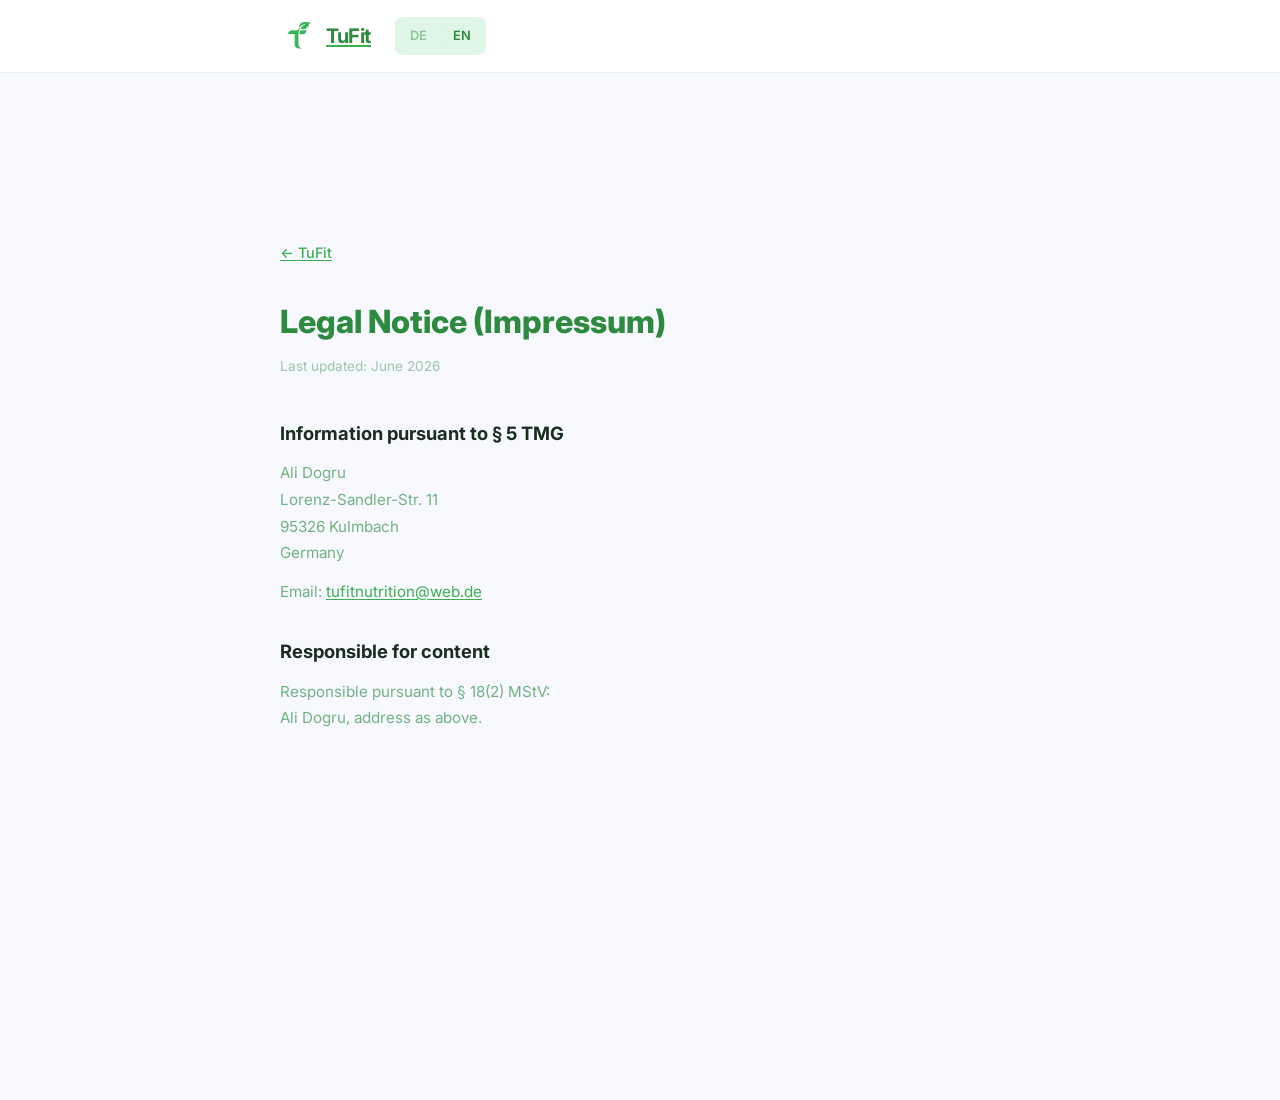
==== imprint.html @ 39a2e3a8 "Initial TuFit landing page for tufitnutrition.com. Co-authored-by: Cursor <cursoragent@cursor.com>" ====
<!DOCTYPE html>
<html lang="de">
<head>
  <meta charset="UTF-8">
  <meta name="viewport" content="width=device-width, initial-scale=1.0">
  <title>Impressum – TuFit Nutrition</title>
  <meta name="robots" content="noindex">
  <link rel="icon" type="image/png" href="assets/favicon.png">
  <link rel="preconnect" href="https://fonts.googleapis.com">
  <link rel="preconnect" href="https://fonts.gstatic.com" crossorigin>
  <link href="https://fonts.googleapis.com/css2?family=Inter:wght@400;500;600;700;800&display=swap" rel="stylesheet">
  <link rel="stylesheet" href="css/styles.css">
</head>
<body class="legal-page">

  <header class="site-header scrolled">
    <div class="container header-inner">
      <a href="index.html" class="brand">
        <img src="assets/app-logo.png" alt="" width="36" height="36" class="brand-logo">
        <span class="brand-name">TuFit</span>
      </a>
      <div class="lang-switch" role="group" aria-label="Language">
        <button type="button" data-lang-btn="de" class="lang-btn active">DE</button>
        <button type="button" data-lang-btn="en" class="lang-btn">EN</button>
      </div>
    </div>
  </header>

  <main class="legal-page">
    <div class="container">
      <a href="index.html" class="legal-back">← TuFit</a>

      <div class="lang-block lang-de">
        <h1>Impressum</h1>
        <p class="legal-updated">Stand: Juni 2026</p>
        <h2>Angaben gemäß § 5 TMG</h2>
        <p>
          Ali Dogru<br>
          Lorenz-Sandler-Str. 11<br>
          95326 Kulmbach<br>
          Deutschland
        </p>
        <p>E-Mail: <a href="mailto:tufitnutrition@web.de">tufitnutrition@web.de</a></p>
        <h2>Verantwortlich für den Inhalt</h2>
        <p>Verantwortlich gemäß § 18 Abs. 2 MStV:<br>Ali Dogru, Anschrift wie oben.</p>
      </div>

      <div class="lang-block lang-en" hidden>
        <h1>Legal Notice (Impressum)</h1>
        <p class="legal-updated">Last updated: June 2026</p>
        <h2>Information pursuant to § 5 TMG</h2>
        <p>
          Ali Dogru<br>
          Lorenz-Sandler-Str. 11<br>
          95326 Kulmbach<br>
          Germany
        </p>
        <p>Email: <a href="mailto:tufitnutrition@web.de">tufitnutrition@web.de</a></p>
        <h2>Responsible for content</h2>
        <p>Responsible pursuant to § 18(2) MStV:<br>Ali Dogru, address as above.</p>
      </div>
    </div>
  </main>

  <script src="js/i18n.js"></script>
  <script src="js/main.js"></script>
</body>
</html>
---- css/styles.css ----
/* TuFit Nutrition – Landing Page */

:root {
  --primary: #3caf50;
  --primary-deep: #2d8a3e;
  --primary-light: #dff5e5;
  --bg: #f7f9ff;
  --surface: #ffffff;
  --text: #1a2e1f;
  --text-secondary: rgba(45, 138, 62, 0.65);
  --text-muted: rgba(45, 138, 62, 0.45);
  --dark: #0e0e10;
  --dark-surface: #1c1c1e;
  --macro-carbs: #ef2938;
  --macro-protein: #1480fa;
  --macro-fat: #fa8c0d;
  --shadow: 0 4px 24px rgba(45, 138, 62, 0.08);
  --shadow-lg: 0 20px 60px rgba(0, 0, 0, 0.25);
  --radius: 16px;
  --radius-sm: 10px;
  --font: "Inter", -apple-system, BlinkMacSystemFont, "Segoe UI", sans-serif;
  --header-h: 72px;
  --transition: 0.25s cubic-bezier(0.4, 0, 0.2, 1);
}

*, *::before, *::after { box-sizing: border-box; margin: 0; padding: 0; }

html {
  scroll-behavior: smooth;
  -webkit-font-smoothing: antialiased;
}

body {
  font-family: var(--font);
  background: var(--bg);
  color: var(--text);
  line-height: 1.6;
  overflow-x: hidden;
}

img { display: block; max-width: 100%; }
a { color: inherit; text-decoration: none; }
button { font: inherit; cursor: pointer; border: none; background: none; }

.container {
  width: min(1120px, 100% - 48px);
  margin-inline: auto;
}

.container-narrow {
  width: min(720px, 100% - 48px);
  margin-inline: auto;
}

/* ── Header ── */

.site-header {
  position: fixed;
  top: 0;
  left: 0;
  right: 0;
  z-index: 100;
  height: var(--header-h);
  transition: background var(--transition), box-shadow var(--transition), backdrop-filter var(--transition);
}

.site-header.scrolled {
  background: rgba(14, 14, 16, 0.85);
  backdrop-filter: blur(16px);
  -webkit-backdrop-filter: blur(16px);
  box-shadow: 0 1px 0 rgba(255, 255, 255, 0.06);
}

.header-inner {
  display: flex;
  align-items: center;
  height: 100%;
  gap: 24px;
}

.brand {
  display: flex;
  align-items: center;
  gap: 10px;
  flex-shrink: 0;
}

.brand-logo {
  border-radius: 10px;
}

.brand-name {
  font-size: 1.25rem;
  font-weight: 700;
  color: #fff;
  letter-spacing: -0.02em;
}

.nav-links {
  display: flex;
  align-items: center;
  gap: 8px;
  margin-left: auto;
}

.nav-links a {
  color: rgba(255, 255, 255, 0.75);
  font-size: 0.9rem;
  font-weight: 500;
  padding: 8px 14px;
  border-radius: 8px;
  transition: color var(--transition), background var(--transition);
}

.nav-links a:hover {
  color: #fff;
  background: rgba(255, 255, 255, 0.08);
}

.nav-cta {
  background: var(--primary) !important;
  color: #fff !important;
}

.nav-cta:hover {
  background: var(--primary-deep) !important;
}

.lang-switch {
  display: flex;
  gap: 2px;
  background: rgba(255, 255, 255, 0.08);
  border-radius: 8px;
  padding: 3px;
  flex-shrink: 0;
}

.lang-btn {
  padding: 6px 12px;
  font-size: 0.8rem;
  font-weight: 600;
  color: rgba(255, 255, 255, 0.5);
  border-radius: 6px;
  transition: all var(--transition);
}

.lang-btn.active {
  background: rgba(255, 255, 255, 0.15);
  color: #fff;
}

.nav-toggle {
  display: none;
  flex-direction: column;
  gap: 5px;
  padding: 8px;
  margin-left: auto;
}

.nav-toggle span {
  display: block;
  width: 22px;
  height: 2px;
  background: #fff;
  border-radius: 2px;
  transition: var(--transition);
}

/* ── Buttons ── */

.btn {
  display: inline-flex;
  align-items: center;
  justify-content: center;
  gap: 8px;
  padding: 14px 28px;
  font-size: 1rem;
  font-weight: 600;
  border-radius: 14px;
  transition: transform var(--transition), box-shadow var(--transition), background var(--transition);
}

.btn:active { transform: scale(0.98); }

.btn-primary {
  background: linear-gradient(135deg, var(--primary-deep), var(--primary));
  color: #fff;
  box-shadow: 0 4px 20px rgba(60, 175, 80, 0.35);
}

.btn-primary:hover {
  box-shadow: 0 8px 32px rgba(60, 175, 80, 0.45);
}

.btn-primary.disabled {
  opacity: 0.85;
  cursor: default;
}

.btn-lg {
  padding: 16px 36px;
  font-size: 1.05rem;
}

.btn-block { width: 100%; }

/* ── Hero ── */

.hero {
  position: relative;
  min-height: 100vh;
  min-height: 100dvh;
  background: var(--dark);
  padding-top: var(--header-h);
  display: flex;
  align-items: center;
  overflow: hidden;
}

.hero-glow {
  position: absolute;
  inset: 0;
  background:
    radial-gradient(ellipse 80% 60% at 20% 40%, rgba(60, 175, 80, 0.18), transparent),
    radial-gradient(ellipse 60% 50% at 80% 60%, rgba(45, 138, 62, 0.12), transparent),
    linear-gradient(160deg, #0a1a0f 0%, var(--dark) 50%, #0e1a12 100%);
  pointer-events: none;
}

.hero-grid {
  display: grid;
  grid-template-columns: 1fr 1fr;
  gap: 64px;
  align-items: center;
  padding-block: 80px 60px;
  position: relative;
}

.hero-badge {
  display: inline-block;
  padding: 6px 14px;
  background: rgba(60, 175, 80, 0.15);
  border: 1px solid rgba(60, 175, 80, 0.3);
  border-radius: 100px;
  font-size: 0.8rem;
  font-weight: 600;
  color: var(--primary);
  margin-bottom: 20px;
  letter-spacing: 0.02em;
}

.hero-title {
  font-size: clamp(2.5rem, 5vw, 3.75rem);
  font-weight: 800;
  line-height: 1.08;
  color: #fff;
  letter-spacing: -0.03em;
  margin-bottom: 20px;
}

.hero-subtitle {
  font-size: 1.15rem;
  color: rgba(255, 255, 255, 0.65);
  max-width: 480px;
  margin-bottom: 32px;
  line-height: 1.7;
}

.hero-actions { margin-bottom: 40px; }

.hero-note {
  margin-top: 12px;
  font-size: 0.85rem;
  color: rgba(255, 255, 255, 0.4);
}

.hero-stats {
  display: flex;
  gap: 32px;
}

.stat strong {
  display: block;
  font-size: 1.5rem;
  font-weight: 700;
  color: #fff;
}

.stat span {
  font-size: 0.8rem;
  color: rgba(255, 255, 255, 0.45);
}

/* ── Phone Mockup ── */

.hero-phone {
  display: flex;
  justify-content: center;
  perspective: 1000px;
}

.phone-frame {
  width: 280px;
  background: #1c1c1e;
  border-radius: 40px;
  padding: 12px;
  box-shadow: var(--shadow-lg), 0 0 0 1px rgba(255, 255, 255, 0.08);
  transform: rotateY(-8deg) rotateX(4deg);
  animation: phoneFloat 6s ease-in-out infinite;
}

@keyframes phoneFloat {
  0%, 100% { transform: rotateY(-8deg) rotateX(4deg) translateY(0); }
  50% { transform: rotateY(-8deg) rotateX(4deg) translateY(-12px); }
}

.phone-notch {
  width: 100px;
  height: 24px;
  background: #000;
  border-radius: 0 0 16px 16px;
  margin: 0 auto 8px;
}

.phone-screen {
  background: var(--bg);
  border-radius: 28px;
  padding: 20px 16px;
  min-height: 480px;
}

.mock-header {
  display: flex;
  justify-content: space-between;
  align-items: center;
  margin-bottom: 20px;
}

.mock-title {
  font-weight: 700;
  font-size: 1.1rem;
  color: var(--primary-deep);
}

.mock-date {
  font-size: 0.8rem;
  color: var(--text-muted);
}

.mock-ring-wrap {
  position: relative;
  width: 140px;
  height: 140px;
  margin: 0 auto 24px;
}

.mock-ring {
  width: 100%;
  height: 100%;
  transform: rotate(-90deg);
}

.ring-track {
  fill: none;
  stroke: rgba(45, 138, 62, 0.12);
  stroke-width: 10;
}

.ring-fill {
  fill: none;
  stroke: var(--primary);
  stroke-width: 10;
  stroke-linecap: round;
  stroke-dasharray: 326.7;
  stroke-dashoffset: calc(326.7 * (1 - var(--progress, 0.72)));
  transition: stroke-dashoffset 1.5s ease;
}

.mock-ring-center {
  position: absolute;
  inset: 0;
  display: flex;
  flex-direction: column;
  align-items: center;
  justify-content: center;
}

.mock-kcal-value {
  font-size: 1.6rem;
  font-weight: 800;
  color: var(--primary-deep);
  line-height: 1;
}

.mock-kcal-label {
  font-size: 0.7rem;
  color: var(--text-muted);
  text-transform: uppercase;
  letter-spacing: 0.05em;
}

.mock-kcal-goal {
  font-size: 0.75rem;
  color: var(--text-muted);
}

.mock-macros {
  display: flex;
  flex-direction: column;
  gap: 10px;
  margin-bottom: 20px;
}

.mock-macro {
  display: grid;
  grid-template-columns: 80px 1fr 36px;
  align-items: center;
  gap: 8px;
}

.mock-macro-label {
  font-size: 0.65rem;
  font-weight: 600;
  color: var(--text-secondary);
}

.mock-macro-bar {
  height: 6px;
  background: rgba(45, 138, 62, 0.1);
  border-radius: 3px;
  overflow: hidden;
}

.mock-macro-bar div {
  height: 100%;
  border-radius: 3px;
  transition: width 1.2s ease;
}

.mock-macro.carbs .mock-macro-bar div { background: var(--macro-carbs); }
.mock-macro.protein .mock-macro-bar div { background: var(--macro-protein); }
.mock-macro.fat .mock-macro-bar div { background: var(--macro-fat); }

.mock-macro-val {
  font-size: 0.7rem;
  font-weight: 600;
  text-align: right;
  color: var(--text-secondary);
}

.mock-foods {
  display: flex;
  flex-direction: column;
  gap: 8px;
}

.mock-food {
  display: flex;
  align-items: center;
  gap: 10px;
  padding: 10px;
  background: var(--surface);
  border-radius: 12px;
  box-shadow: 0 1px 4px rgba(45, 138, 62, 0.06);
}

.mock-food-icon {
  font-size: 1.3rem;
  width: 36px;
  height: 36px;
  display: flex;
  align-items: center;
  justify-content: center;
  background: var(--primary-light);
  border-radius: 10px;
}

.mock-food-info span {
  display: block;
  font-size: 0.8rem;
  font-weight: 600;
  color: var(--text);
}

.mock-food-info small {
  font-size: 0.7rem;
  color: var(--text-muted);
}

/* ── Sections ── */

.section {
  padding: 100px 0;
}

.section-head {
  text-align: center;
  margin-bottom: 56px;
}

.section-label {
  display: inline-block;
  font-size: 0.8rem;
  font-weight: 700;
  text-transform: uppercase;
  letter-spacing: 0.1em;
  color: var(--primary);
  margin-bottom: 12px;
}

.section-head h2 {
  font-size: clamp(1.75rem, 3.5vw, 2.5rem);
  font-weight: 800;
  letter-spacing: -0.02em;
  color: var(--primary-deep);
  margin-bottom: 12px;
}

.section-head p {
  font-size: 1.05rem;
  color: var(--text-secondary);
  max-width: 560px;
  margin-inline: auto;
}

/* ── Features ── */

.feature-grid {
  display: grid;
  grid-template-columns: repeat(3, 1fr);
  gap: 24px;
}

.feature-card {
  background: var(--surface);
  border-radius: var(--radius);
  padding: 32px 28px;
  box-shadow: var(--shadow);
  border: 1px solid rgba(45, 138, 62, 0.06);
  transition: transform var(--transition), box-shadow var(--transition);
}

.feature-card:hover {
  transform: translateY(-4px);
  box-shadow: 0 12px 40px rgba(45, 138, 62, 0.12);
}

.feature-icon {
  width: 48px;
  height: 48px;
  border-radius: 14px;
  display: flex;
  align-items: center;
  justify-content: center;
  margin-bottom: 20px;
}

.feature-icon svg {
  width: 24px;
  height: 24px;
}

.feature-icon.plan { background: rgba(60, 175, 80, 0.12); color: var(--primary); }
.feature-icon.diary { background: rgba(20, 128, 250, 0.1); color: var(--macro-protein); }
.feature-icon.barcode { background: rgba(250, 140, 13, 0.1); color: var(--macro-fat); }
.feature-icon.ai { background: rgba(139, 92, 246, 0.1); color: #8b5cf6; }
.feature-icon.progress { background: rgba(239, 41, 56, 0.08); color: var(--macro-carbs); }
.feature-icon.shopping { background: rgba(60, 175, 80, 0.12); color: var(--primary-deep); }

.feature-card h3 {
  font-size: 1.1rem;
  font-weight: 700;
  margin-bottom: 8px;
  color: var(--text);
}

.feature-card p {
  font-size: 0.9rem;
  color: var(--text-secondary);
  line-height: 1.65;
}

/* ── How it works ── */

.how {
  background: var(--surface);
}

.steps {
  display: flex;
  align-items: flex-start;
  justify-content: center;
  gap: 0;
}

.step {
  flex: 1;
  max-width: 280px;
  text-align: center;
  padding: 0 16px;
}

.step-num {
  width: 48px;
  height: 48px;
  border-radius: 50%;
  background: linear-gradient(135deg, var(--primary-deep), var(--primary));
  color: #fff;
  font-size: 1.2rem;
  font-weight: 800;
  display: flex;
  align-items: center;
  justify-content: center;
  margin: 0 auto 20px;
}

.step h3 {
  font-size: 1.05rem;
  font-weight: 700;
  margin-bottom: 8px;
  color: var(--text);
}

.step p {
  font-size: 0.9rem;
  color: var(--text-secondary);
  line-height: 1.6;
}

.step-connector {
  width: 60px;
  height: 2px;
  background: linear-gradient(90deg, var(--primary-light), var(--primary), var(--primary-light));
  margin-top: 24px;
  flex-shrink: 0;
}

/* ── Pro ── */

.pro-section {
  background: linear-gradient(160deg, #0a1a0f, var(--dark) 60%, #0e1a12);
  color: #fff;
}

.pro-grid {
  display: grid;
  grid-template-columns: 1fr 1fr;
  gap: 64px;
  align-items: center;
}

.pro-section .section-label { color: var(--primary); }

.pro-content h2 {
  font-size: clamp(1.75rem, 3vw, 2.25rem);
  font-weight: 800;
  letter-spacing: -0.02em;
  margin-bottom: 12px;
}

.pro-subtitle {
  font-size: 1.05rem;
  color: rgba(255, 255, 255, 0.6);
  margin-bottom: 28px;
}

.pro-benefits {
  list-style: none;
  display: flex;
  flex-direction: column;
  gap: 14px;
}

.pro-benefits li {
  display: flex;
  align-items: center;
  gap: 12px;
  font-size: 0.95rem;
  color: rgba(255, 255, 255, 0.85);
}

.pro-benefits li::before {
  content: "✓";
  display: flex;
  align-items: center;
  justify-content: center;
  width: 24px;
  height: 24px;
  border-radius: 50%;
  background: rgba(60, 175, 80, 0.2);
  color: var(--primary);
  font-size: 0.75rem;
  font-weight: 700;
  flex-shrink: 0;
}

.price-card {
  background: rgba(255, 255, 255, 0.06);
  border: 1px solid rgba(255, 255, 255, 0.1);
  border-radius: 20px;
  padding: 36px 32px;
  backdrop-filter: blur(12px);
}

.price-card.featured {
  border-color: rgba(60, 175, 80, 0.4);
  box-shadow: 0 0 40px rgba(60, 175, 80, 0.1);
}

.price-label {
  font-size: 0.85rem;
  font-weight: 600;
  color: var(--primary);
  text-transform: uppercase;
  letter-spacing: 0.08em;
}

.price {
  display: block;
  font-size: 2rem;
  font-weight: 800;
  margin: 12px 0 4px;
}

.price-alt {
  font-size: 0.9rem;
  color: rgba(255, 255, 255, 0.5);
}

.price-note {
  font-size: 0.8rem;
  color: rgba(255, 255, 255, 0.4);
  margin: 16px 0 24px;
  line-height: 1.5;
}

/* ── FAQ ── */

.faq-list {
  display: flex;
  flex-direction: column;
  gap: 12px;
}

.faq-item {
  background: var(--surface);
  border-radius: var(--radius-sm);
  border: 1px solid rgba(45, 138, 62, 0.08);
  overflow: hidden;
}

.faq-question {
  width: 100%;
  display: flex;
  align-items: center;
  justify-content: space-between;
  gap: 16px;
  padding: 20px 24px;
  font-size: 1rem;
  font-weight: 600;
  color: var(--text);
  text-align: left;
}

.faq-chevron {
  width: 20px;
  height: 20px;
  flex-shrink: 0;
  color: var(--text-muted);
  transition: transform var(--transition);
}

.faq-item.open .faq-chevron {
  transform: rotate(180deg);
}

.faq-answer {
  max-height: 0;
  overflow: hidden;
  transition: max-height 0.35s ease;
}

.faq-item.open .faq-answer {
  max-height: 200px;
}

.faq-answer p {
  padding: 0 24px 20px;
  font-size: 0.9rem;
  color: var(--text-secondary);
  line-height: 1.7;
}

/* ── CTA ── */

.cta-section {
  padding: 80px 0;
}

.cta-inner {
  text-align: center;
  background: linear-gradient(135deg, var(--primary-light), var(--surface));
  border-radius: 24px;
  padding: 64px 40px;
  border: 1px solid rgba(45, 138, 62, 0.1);
}

.cta-logo {
  margin: 0 auto 20px;
  border-radius: 18px;
}

.cta-inner h2 {
  font-size: clamp(1.5rem, 3vw, 2rem);
  font-weight: 800;
  color: var(--primary-deep);
  margin-bottom: 8px;
}

.cta-inner p {
  color: var(--text-secondary);
  margin-bottom: 28px;
  font-size: 1.05rem;
}

/* ── Footer ── */

.site-footer {
  background: var(--dark);
  color: rgba(255, 255, 255, 0.6);
  padding: 60px 0 32px;
}

.footer-grid {
  display: grid;
  grid-template-columns: 2fr 1fr 1fr;
  gap: 48px;
  margin-bottom: 48px;
}

.footer-brand p {
  margin-top: 12px;
  font-size: 0.9rem;
}

.footer-col h4 {
  font-size: 0.8rem;
  font-weight: 700;
  text-transform: uppercase;
  letter-spacing: 0.08em;
  color: rgba(255, 255, 255, 0.4);
  margin-bottom: 16px;
}

.footer-col a {
  display: block;
  font-size: 0.9rem;
  padding: 4px 0;
  transition: color var(--transition);
}

.footer-col a:hover { color: #fff; }

.footer-bottom {
  display: flex;
  align-items: center;
  justify-content: space-between;
  padding-top: 24px;
  border-top: 1px solid rgba(255, 255, 255, 0.08);
  font-size: 0.8rem;
}

.lang-switch-footer {
  background: rgba(255, 255, 255, 0.06);
}

/* ── Reveal animations ── */

.reveal {
  opacity: 0;
  transform: translateY(24px);
  transition: opacity 0.7s ease, transform 0.7s ease;
}

.reveal.visible {
  opacity: 1;
  transform: translateY(0);
}

.reveal-delay-1 { transition-delay: 0.1s; }
.reveal-delay-2 { transition-delay: 0.2s; }

/* ── Legal pages ── */

.legal-page {
  padding-top: calc(var(--header-h) + 48px);
  padding-bottom: 80px;
  min-height: 100vh;
}

.legal-page .container {
  max-width: 720px;
}

.legal-page h1 {
  font-size: 2rem;
  font-weight: 800;
  color: var(--primary-deep);
  margin-bottom: 8px;
}

.legal-page .legal-updated {
  font-size: 0.85rem;
  color: var(--text-muted);
  margin-bottom: 40px;
}

.legal-page h2 {
  font-size: 1.15rem;
  font-weight: 700;
  color: var(--text);
  margin: 32px 0 12px;
}

.legal-page p,
.legal-page li {
  font-size: 0.95rem;
  color: var(--text-secondary);
  line-height: 1.75;
  margin-bottom: 12px;
}

.legal-page ul {
  padding-left: 20px;
  margin-bottom: 16px;
}

.legal-page a {
  color: var(--primary);
  text-decoration: underline;
  text-underline-offset: 2px;
}

.legal-back {
  display: inline-flex;
  align-items: center;
  gap: 6px;
  font-size: 0.9rem;
  font-weight: 500;
  color: var(--text-secondary);
  margin-bottom: 32px;
  transition: color var(--transition);
}

.legal-back:hover { color: var(--primary); }

.legal-page .site-header.scrolled,
.legal-page .site-header {
  background: var(--surface);
  box-shadow: 0 1px 0 rgba(45, 138, 62, 0.08);
}

.legal-page .brand-name { color: var(--primary-deep); }
.legal-page .nav-links a { color: var(--text-secondary); }
.legal-page .nav-links a:hover { color: var(--primary-deep); background: var(--primary-light); }
.legal-page .lang-btn { color: var(--text-muted); }
.legal-page .lang-btn.active { background: var(--primary-light); color: var(--primary-deep); }
.legal-page .lang-switch { background: var(--primary-light); }
.legal-page .nav-toggle span { background: var(--primary-deep); }

/* ── Responsive ── */

@media (max-width: 960px) {
  .hero-grid {
    grid-template-columns: 1fr;
    text-align: center;
    gap: 48px;
  }

  .hero-subtitle { margin-inline: auto; }
  .hero-stats { justify-content: center; }
  .hero-phone { order: -1; }
  .phone-frame { transform: none; animation: none; }

  .feature-grid { grid-template-columns: repeat(2, 1fr); }
  .pro-grid { grid-template-columns: 1fr; }
  .footer-grid { grid-template-columns: 1fr 1fr; }
}

@media (max-width: 720px) {
  .nav-toggle { display: flex; }

  .nav-links {
    position: fixed;
    top: var(--header-h);
    left: 0;
    right: 0;
    background: rgba(14, 14, 16, 0.97);
    backdrop-filter: blur(16px);
    flex-direction: column;
    padding: 16px 24px 24px;
    gap: 4px;
    transform: translateY(-110%);
    opacity: 0;
    transition: transform var(--transition), opacity var(--transition);
    pointer-events: none;
  }

  .nav-links.open {
    transform: translateY(0);
    opacity: 1;
    pointer-events: auto;
  }

  .nav-links a {
    width: 100%;
    padding: 12px 16px;
    font-size: 1rem;
  }

  .lang-switch:not(.lang-switch-footer) { display: none; }

  .feature-grid { grid-template-columns: 1fr; }

  .steps {
    flex-direction: column;
    align-items: center;
    gap: 24px;
  }

  .step-connector {
    width: 2px;
    height: 32px;
    margin: 0;
  }

  .hero-stats {
    flex-direction: column;
    gap: 16px;
    align-items: center;
  }

  .footer-grid { grid-template-columns: 1fr; gap: 32px; }
  .footer-bottom { flex-direction: column; gap: 16px; text-align: center; }

  .container { width: min(1120px, 100% - 32px); }
}

@media (prefers-reduced-motion: reduce) {
  *, *::before, *::after {
    animation-duration: 0.01ms !important;
    transition-duration: 0.01ms !important;
  }
  .reveal { opacity: 1; transform: none; }
}
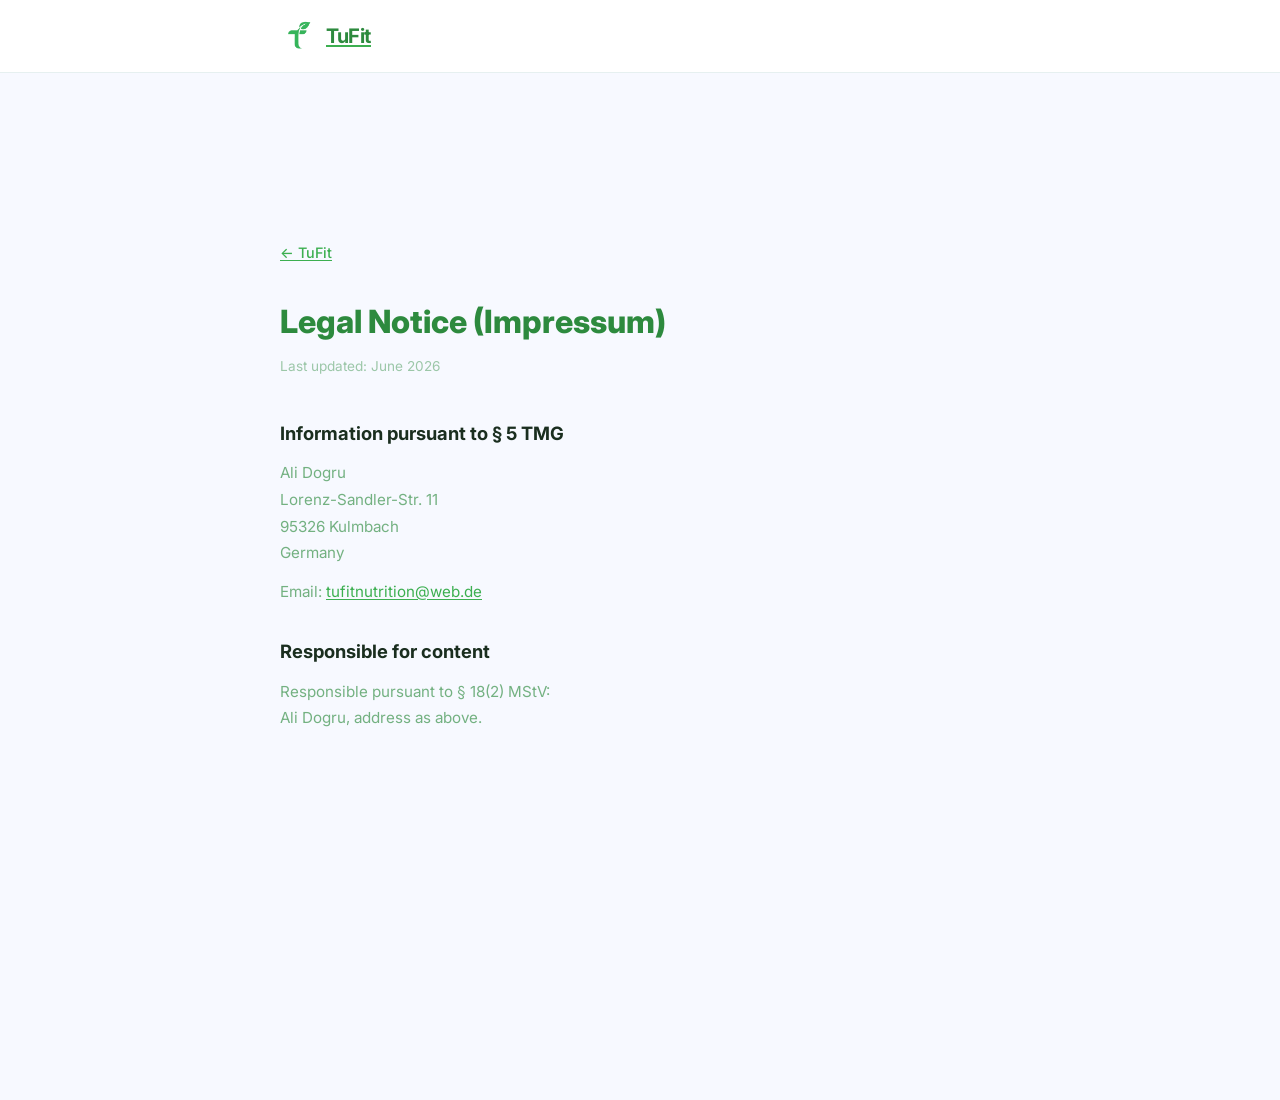
==== commit 721d62f1: "Switch landing page to English-only and simplify content. Remove bilingual support, hero stats, and " ====
--- a/imprint.html
+++ b/imprint.html
@@ -1,9 +1,9 @@
 <!DOCTYPE html>
-<html lang="de">
+<html lang="en">
 <head>
   <meta charset="UTF-8">
   <meta name="viewport" content="width=device-width, initial-scale=1.0">
-  <title>Impressum – TuFit Nutrition</title>
+  <title>Legal Notice - TuFit Nutrition</title>
   <meta name="robots" content="noindex">
   <link rel="icon" type="image/png" href="assets/favicon.png">
   <link rel="preconnect" href="https://fonts.googleapis.com">
@@ -19,10 +19,6 @@
         <img src="assets/app-logo.png" alt="" width="36" height="36" class="brand-logo">
         <span class="brand-name">TuFit</span>
       </a>
-      <div class="lang-switch" role="group" aria-label="Language">
-        <button type="button" data-lang-btn="de" class="lang-btn active">DE</button>
-        <button type="button" data-lang-btn="en" class="lang-btn">EN</button>
-      </div>
     </div>
   </header>
 
@@ -30,39 +26,21 @@
     <div class="container">
       <a href="index.html" class="legal-back">← TuFit</a>
 
-      <div class="lang-block lang-de">
-        <h1>Impressum</h1>
-        <p class="legal-updated">Stand: Juni 2026</p>
-        <h2>Angaben gemäß § 5 TMG</h2>
-        <p>
-          Ali Dogru<br>
-          Lorenz-Sandler-Str. 11<br>
-          95326 Kulmbach<br>
-          Deutschland
-        </p>
-        <p>E-Mail: <a href="mailto:tufitnutrition@web.de">tufitnutrition@web.de</a></p>
-        <h2>Verantwortlich für den Inhalt</h2>
-        <p>Verantwortlich gemäß § 18 Abs. 2 MStV:<br>Ali Dogru, Anschrift wie oben.</p>
-      </div>
-
-      <div class="lang-block lang-en" hidden>
-        <h1>Legal Notice (Impressum)</h1>
-        <p class="legal-updated">Last updated: June 2026</p>
-        <h2>Information pursuant to § 5 TMG</h2>
-        <p>
-          Ali Dogru<br>
-          Lorenz-Sandler-Str. 11<br>
-          95326 Kulmbach<br>
-          Germany
-        </p>
-        <p>Email: <a href="mailto:tufitnutrition@web.de">tufitnutrition@web.de</a></p>
-        <h2>Responsible for content</h2>
-        <p>Responsible pursuant to § 18(2) MStV:<br>Ali Dogru, address as above.</p>
-      </div>
+      <h1>Legal Notice (Impressum)</h1>
+      <p class="legal-updated">Last updated: June 2026</p>
+      <h2>Information pursuant to § 5 TMG</h2>
+      <p>
+        Ali Dogru<br>
+        Lorenz-Sandler-Str. 11<br>
+        95326 Kulmbach<br>
+        Germany
+      </p>
+      <p>Email: <a href="mailto:tufitnutrition@web.de">tufitnutrition@web.de</a></p>
+      <h2>Responsible for content</h2>
+      <p>Responsible pursuant to § 18(2) MStV:<br>Ali Dogru, address as above.</p>
     </div>
   </main>
 
-  <script src="js/i18n.js"></script>
   <script src="js/main.js"></script>
 </body>
 </html>
--- a/css/styles.css
+++ b/css/styles.css
@@ -274,23 +274,6 @@
   color: rgba(255, 255, 255, 0.4);
 }
 
-.hero-stats {
-  display: flex;
-  gap: 32px;
-}
-
-.stat strong {
-  display: block;
-  font-size: 1.5rem;
-  font-weight: 700;
-  color: #fff;
-}
-
-.stat span {
-  font-size: 0.8rem;
-  color: rgba(255, 255, 255, 0.45);
-}
-
 /* ── Phone Mockup ── */
 
 .hero-phone {
@@ -978,7 +961,6 @@
   }
 
   .hero-subtitle { margin-inline: auto; }
-  .hero-stats { justify-content: center; }
   .hero-phone { order: -1; }
   .phone-frame { transform: none; animation: none; }
 
@@ -1018,8 +1000,6 @@
     font-size: 1rem;
   }
 
-  .lang-switch:not(.lang-switch-footer) { display: none; }
-
   .feature-grid { grid-template-columns: 1fr; }
 
   .steps {
@@ -1032,12 +1012,6 @@
     width: 2px;
     height: 32px;
     margin: 0;
-  }
-
-  .hero-stats {
-    flex-direction: column;
-    gap: 16px;
-    align-items: center;
   }
 
   .footer-grid { grid-template-columns: 1fr; gap: 32px; }
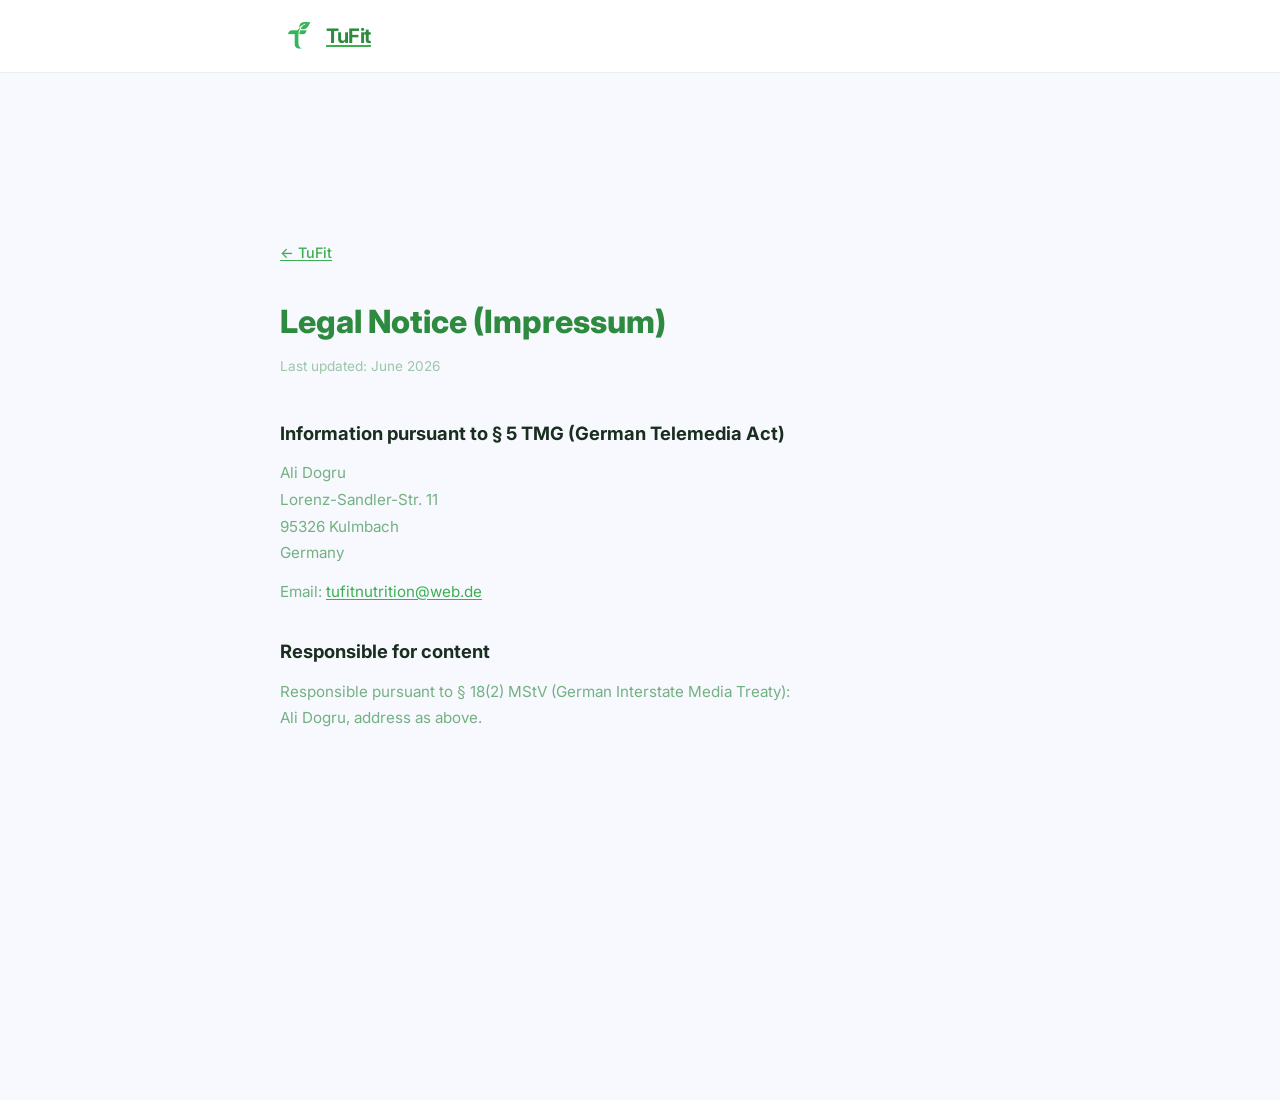
==== commit d8d320ec: "Update landing page copy, features order, and legal pages. New USP hero, Apple Health feature, expan" ====
--- a/imprint.html
+++ b/imprint.html
@@ -28,7 +28,8 @@
 
       <h1>Legal Notice (Impressum)</h1>
       <p class="legal-updated">Last updated: June 2026</p>
-      <h2>Information pursuant to § 5 TMG</h2>
+
+      <h2>Information pursuant to § 5 TMG (German Telemedia Act)</h2>
       <p>
         Ali Dogru<br>
         Lorenz-Sandler-Str. 11<br>
@@ -36,8 +37,9 @@
         Germany
       </p>
       <p>Email: <a href="mailto:tufitnutrition@web.de">tufitnutrition@web.de</a></p>
+
       <h2>Responsible for content</h2>
-      <p>Responsible pursuant to § 18(2) MStV:<br>Ali Dogru, address as above.</p>
+      <p>Responsible pursuant to § 18(2) MStV (German Interstate Media Treaty):<br>Ali Dogru, address as above.</p>
     </div>
   </main>
 
--- a/css/styles.css
+++ b/css/styles.css
@@ -1,4 +1,4 @@
-/* TuFit Nutrition – Landing Page */
+/* TuFit Nutrition - Landing Page */
 
 :root {
   --primary: #3caf50;
@@ -547,7 +547,7 @@
 .feature-icon.diary { background: rgba(20, 128, 250, 0.1); color: var(--macro-protein); }
 .feature-icon.barcode { background: rgba(250, 140, 13, 0.1); color: var(--macro-fat); }
 .feature-icon.ai { background: rgba(139, 92, 246, 0.1); color: #8b5cf6; }
-.feature-icon.progress { background: rgba(239, 41, 56, 0.08); color: var(--macro-carbs); }
+.feature-icon.health { background: rgba(255, 69, 58, 0.1); color: #ff453a; }
 .feature-icon.shopping { background: rgba(60, 175, 80, 0.12); color: var(--primary-deep); }
 
 .feature-card h3 {
@@ -764,7 +764,7 @@
 }
 
 .faq-item.open .faq-answer {
-  max-height: 200px;
+  max-height: 320px;
 }
 
 .faq-answer p {
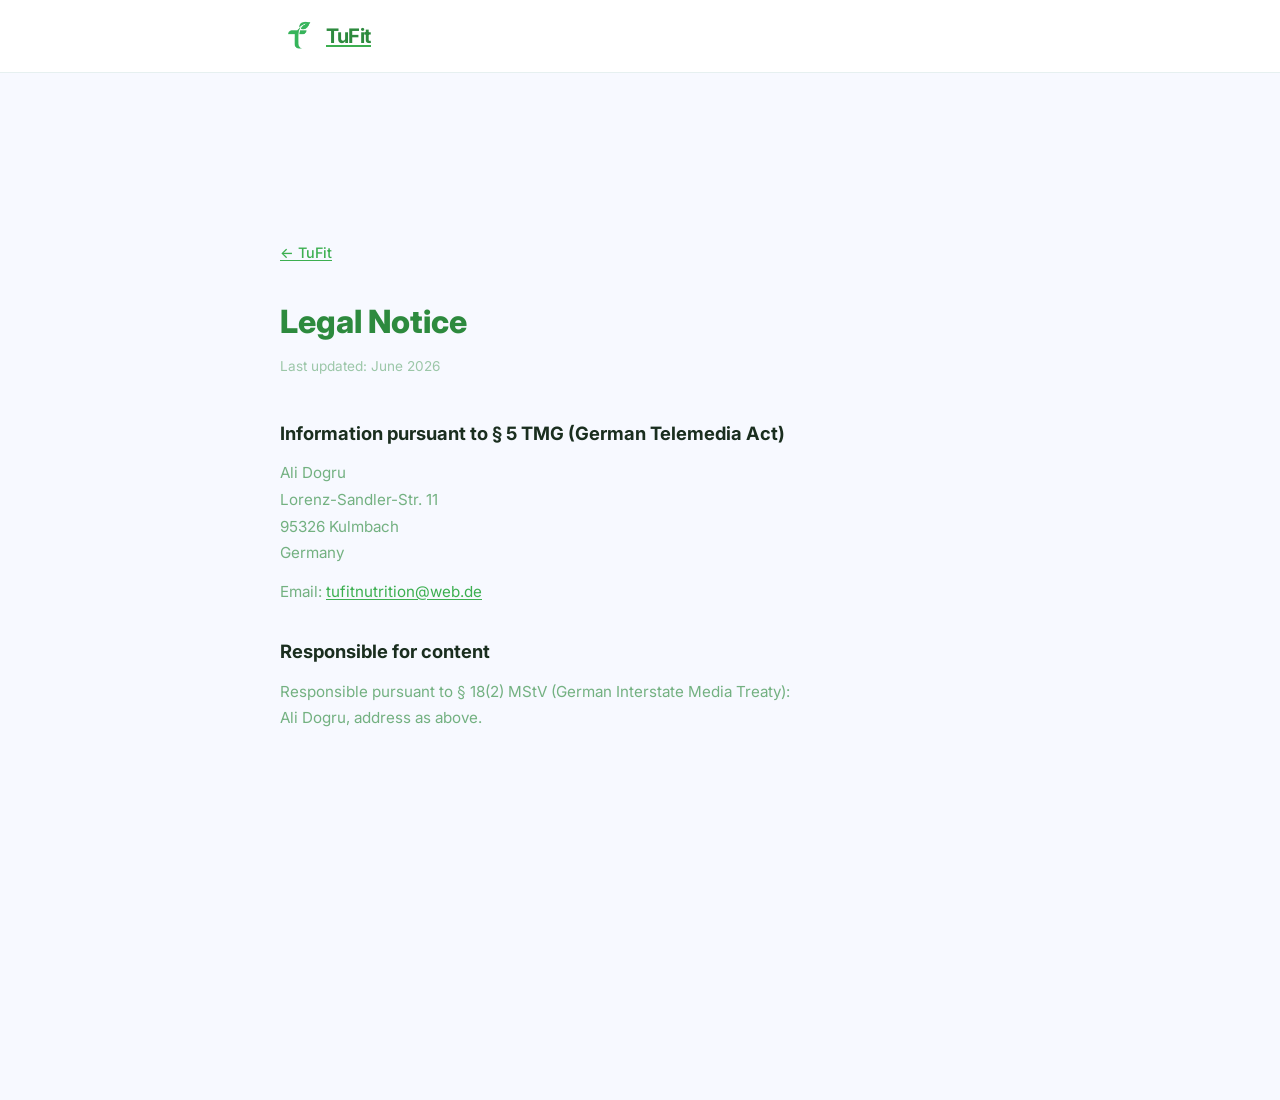
==== commit 2fb354f3: "Update pricing, Pro benefits, FAQ, hero image, and legal notice. Switch to USD pricing, replace hero" ====
--- a/imprint.html
+++ b/imprint.html
@@ -26,7 +26,7 @@
     <div class="container">
       <a href="index.html" class="legal-back">← TuFit</a>
 
-      <h1>Legal Notice (Impressum)</h1>
+      <h1>Legal Notice</h1>
       <p class="legal-updated">Last updated: June 2026</p>
 
       <h2>Information pursuant to § 5 TMG (German Telemedia Act)</h2>
--- a/css/styles.css
+++ b/css/styles.css
@@ -274,7 +274,22 @@
   color: rgba(255, 255, 255, 0.4);
 }
 
-/* ── Phone Mockup ── */
+/* ── Hero visual ── */
+
+.hero-visual {
+  display: flex;
+  justify-content: center;
+  align-items: center;
+}
+
+.hero-image {
+  width: min(100%, 520px);
+  height: auto;
+  border-radius: 20px;
+  box-shadow: 0 24px 64px rgba(0, 0, 0, 0.35);
+}
+
+/* ── Phone Mockup (legacy) ── */
 
 .hero-phone {
   display: flex;
@@ -961,6 +976,8 @@
   }
 
   .hero-subtitle { margin-inline: auto; }
+  .hero-visual { order: -1; }
+  .hero-image { width: min(100%, 400px); }
   .hero-phone { order: -1; }
   .phone-frame { transform: none; animation: none; }
 
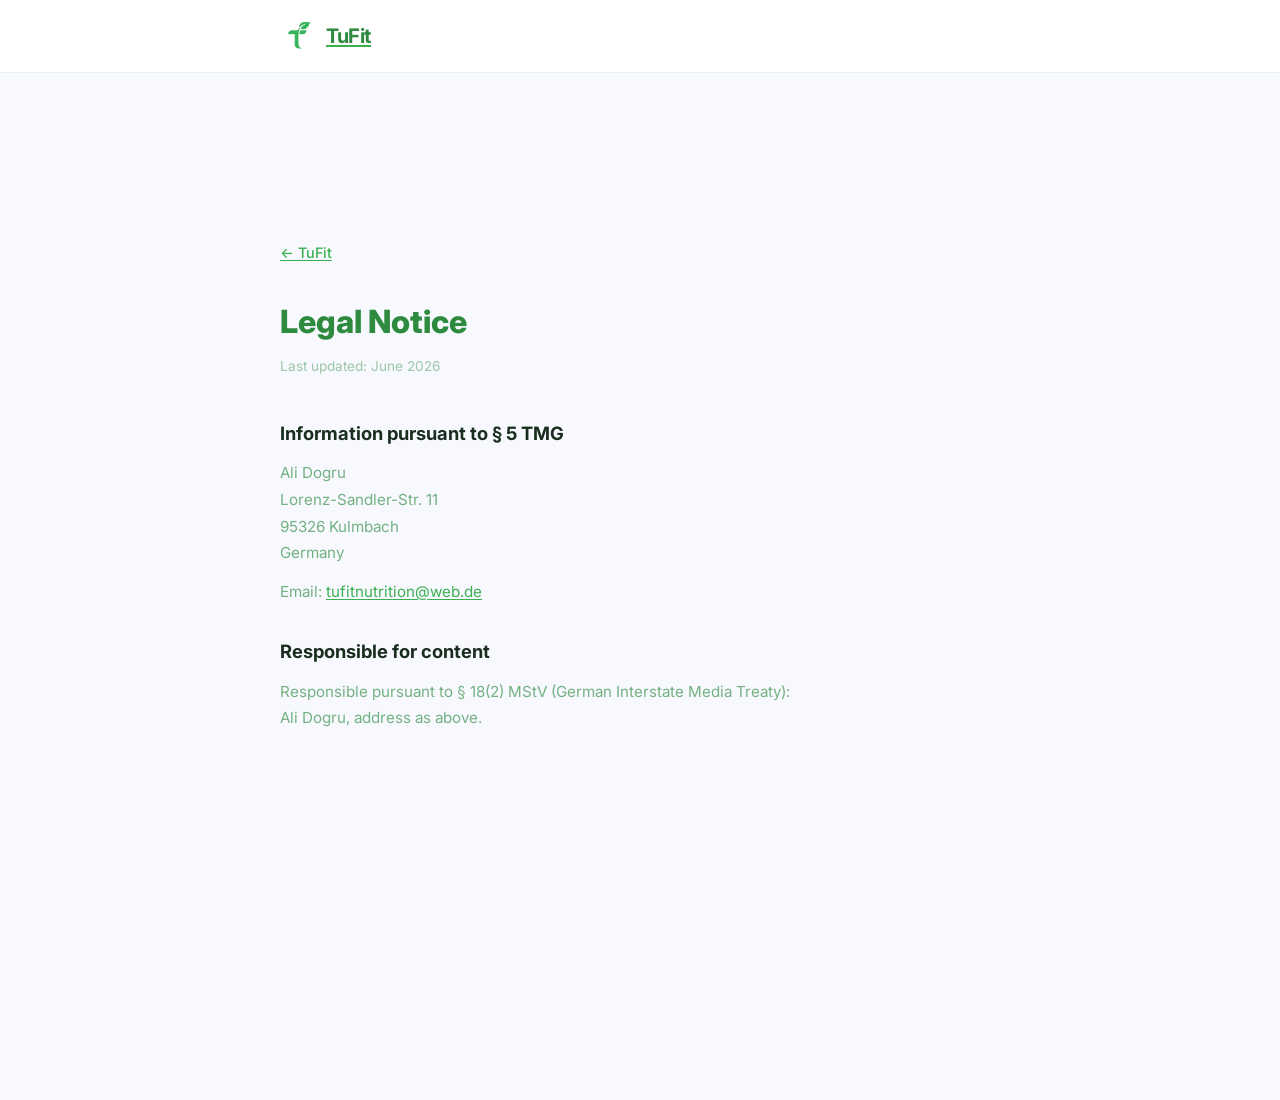
==== commit 7d187dd5: "Show cropped phone in hero, fix FAQ Pro list, trim legal heading. Isolate phone from marketing graph" ====
--- a/imprint.html
+++ b/imprint.html
@@ -29,7 +29,7 @@
       <h1>Legal Notice</h1>
       <p class="legal-updated">Last updated: June 2026</p>
 
-      <h2>Information pursuant to § 5 TMG (German Telemedia Act)</h2>
+      <h2>Information pursuant to § 5 TMG</h2>
       <p>
         Ali Dogru<br>
         Lorenz-Sandler-Str. 11<br>
--- a/css/styles.css
+++ b/css/styles.css
@@ -274,7 +274,24 @@
   color: rgba(255, 255, 255, 0.4);
 }
 
-/* ── Hero visual ── */
+/* ── Hero phone ── */
+
+.hero-phone {
+  display: flex;
+  justify-content: center;
+  align-items: center;
+  perspective: 1000px;
+}
+
+.hero-phone-img {
+  width: min(100%, 280px);
+  height: auto;
+  filter: drop-shadow(0 24px 48px rgba(0, 0, 0, 0.45));
+  transform: rotateY(-6deg) rotateX(2deg);
+  animation: phoneFloat 6s ease-in-out infinite;
+}
+
+/* ── Hero visual (legacy) ── */
 
 .hero-visual {
   display: flex;
@@ -976,9 +993,9 @@
   }
 
   .hero-subtitle { margin-inline: auto; }
+  .hero-phone { order: -1; }
+  .hero-phone-img { transform: none; animation: none; width: min(100%, 240px); }
   .hero-visual { order: -1; }
-  .hero-image { width: min(100%, 400px); }
-  .hero-phone { order: -1; }
   .phone-frame { transform: none; animation: none; }
 
   .feature-grid { grid-template-columns: repeat(2, 1fr); }
